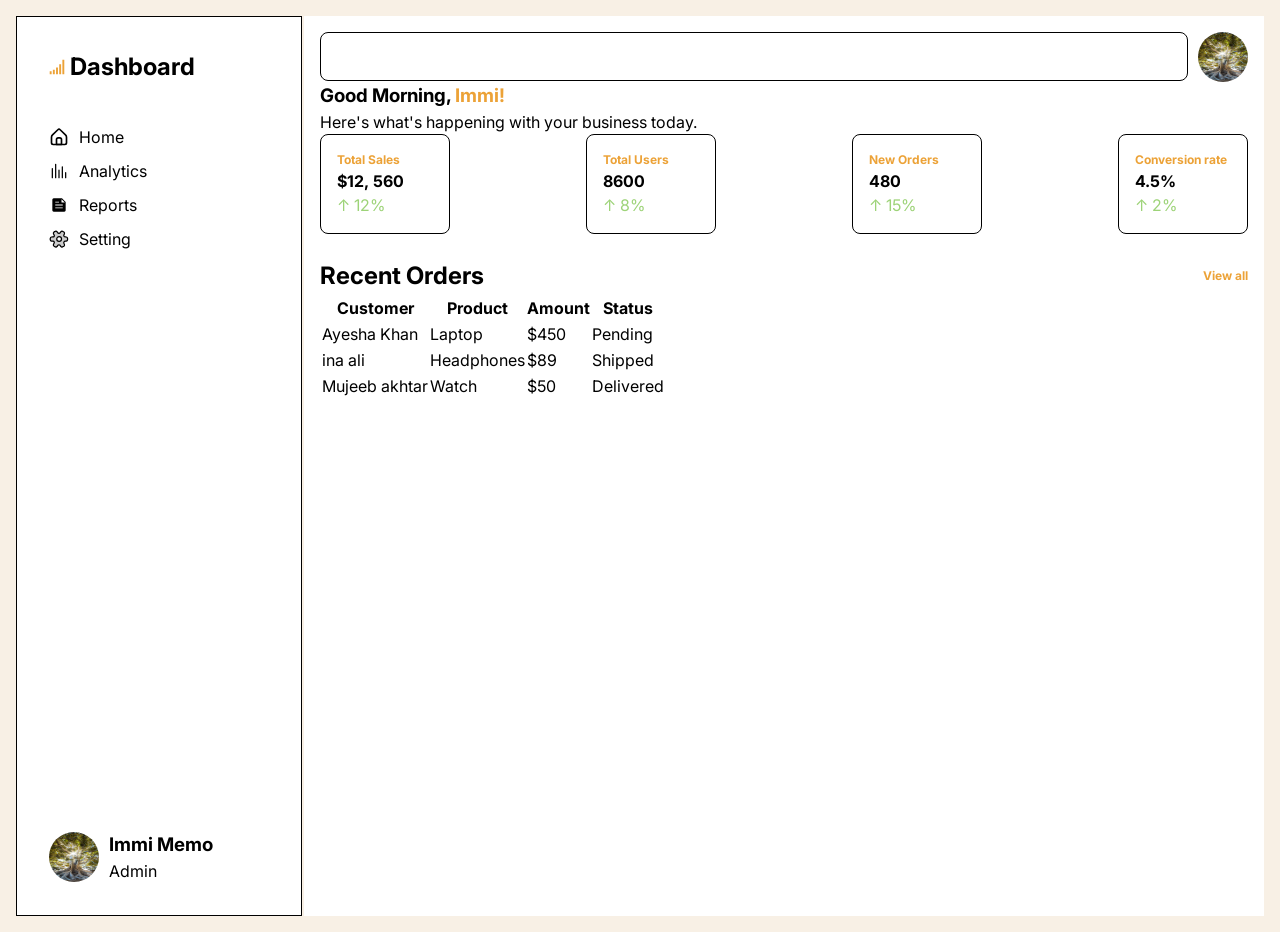
==== index.html @ 8cc6a30d "initial Commit" ====
<!doctype html>
<html lang="en">
  <head>
    <meta charset="UTF-8" />
    <meta name="viewport" content="width=device-width, initial-scale=1.0" />
    <title>Document</title>
    <link rel="stylesheet" href="css/style.css" />

    <!-- Google font family link 'Inter' -->
    <link rel="preconnect" href="https://fonts.googleapis.com" />
    <link rel="preconnect" href="https://fonts.gstatic.com" crossorigin />
    <link
      href="https://fonts.googleapis.com/css2?family=Inter:ital,opsz,wght@0,14..32,100..900;1,14..32,100..900&family=Lato:wght@100;300;400;700;900&family=Open+Sans:ital,wght@0,300..800;1,300..800&family=Poppins:ital,wght@0,300;0,400;0,500;0,600;0,700;0,900;1,300;1,400&family=Roboto+Serif:ital,opsz,wght@0,8..144,100..900;1,8..144,100..900&display=swap"
      rel="stylesheet"
    />
  </head>
  <body>
    <!-- Outer dashboard layout -->
    <section class="dashboard">
      <!-- Aside / Sidebar -->

      <aside class="aside" id="sidebar">
        <!-- Sidebar Heading -->
        <div class="dashboard-title">
          <svg
            xmlns="http://www.w3.org/2000/svg"
            width="1em"
            height="1em"
            viewBox="0 0 512 512"
            class="dashboard-icon"
          >
            <path d="M0 0h512v512H0z" fill="none" />
            <path
              fill="currentColor"
              d="M428.4 27.8v456.4h60.9V27.8zM327 168.2v316h60.8v-316zM225.4 273.6v210.6h61V273.6zM124 343.8v140.4h60.9V343.8zM22.67 394.9v89.3h60.84v-89.3z"
            />
          </svg>

          <h2>Dashboard</h2>
        </div>

        <!-- Sidebar menu links -->
        <ul class="sidebar-menu">
          <li>
            <a href="home.html">
              <svg
                xmlns="http://www.w3.org/2000/svg"
                width="1em"
                height="1em"
                viewBox="0 0 24 24"
              >
                <path d="M0 0h24v24H0z" fill="none" />
                <g
                  fill="none"
                  stroke="currentColor"
                  stroke-linecap="round"
                  stroke-linejoin="round"
                  stroke-width="2"
                >
                  <path
                    d="M21 19v-6.733a4 4 0 0 0-1.245-2.9L13.378 3.31a2 2 0 0 0-2.755 0L4.245 9.367A4 4 0 0 0 3 12.267V19a2 2 0 0 0 2 2h14a2 2 0 0 0 2-2"
                  />
                  <path d="M9 15a2 2 0 0 1 2-2h2a2 2 0 0 1 2 2v6H9z" />
                </g>
              </svg>
              Home
            </a>
          </li>

          <li>
            <a href="analytics.html">
              <svg
                xmlns="http://www.w3.org/2000/svg"
                width="1em"
                height="1em"
                viewBox="0 0 24 24"
              >
                <path d="M0 0h24v24H0z" fill="none" />
                <path
                  fill="none"
                  stroke="currentColor"
                  stroke-linecap="round"
                  stroke-linejoin="round"
                  stroke-width="1.5"
                  d="M4 9v11M8 4v16m4-9v9m4-13v13m4-6v6"
                />
              </svg>
              Analytics
            </a>
          </li>

          <li>
            <a href="reports.html">
              <svg
                xmlns="http://www.w3.org/2000/svg"
                width="1em"
                height="1em"
                viewBox="0 0 24 24"
              >
                <path d="M0 0h24v24H0z" fill="none" />
                <path
                  fill="currentColor"
                  d="M5.616 20q-.691 0-1.153-.462T4 18.384V5.616q0-.691.463-1.153T5.616 4h9.961L20 8.423v9.962q0 .69-.462 1.153T18.384 20zM7.5 16h9v-1h-9zm0-3.5h9v-1h-9zM15 9h4l-4-4zM7.5 9H12V8H7.5z"
                />
              </svg>
              Reports
            </a>
          </li>

          <li>
            <a href="setting.html">
              <svg
                xmlns="http://www.w3.org/2000/svg"
                width="1em"
                height="1em"
                viewBox="0 0 24 24"
              >
                <path d="M0 0h24v24H0z" fill="none" />
                <g fill="none">
                  <path
                    fill="currentColor"
                    fill-rule="evenodd"
                    d="M1.48 12.67c0 .94 0 1.41.3 1.7c.29.3.76.3 1.7.3h1.45c.27 0 .4 0 .52.03a1 1 0 0 1 .47.27c.09.09.16.2.29.43s.2.35.23.47a1 1 0 0 1 0 .54c-.03.12-.1.24-.23.47l-.67 1.15c-.47.82-.7 1.23-.6 1.63c.11.4.52.63 1.34 1.1l.95.55c.81.47 1.22.7 1.62.6s.64-.51 1.1-1.33l.41-.7c.24-.4.35-.6.53-.73l.16-.1c.2-.09.43-.09.9-.09c.45 0 .69 0 .88.1l.17.09c.17.12.29.32.52.72l.4.7c.48.83.71 1.23 1.11 1.34c.4.1.81-.13 1.63-.6l.95-.55c.82-.47 1.22-.7 1.33-1.1c.1-.4-.13-.81-.6-1.63l-.41-.71c-.28-.5-.42-.74-.43-1q0-.15.04-.3c.07-.24.27-.44.67-.84c.22-.22.33-.33.46-.4l.17-.07c.15-.04.3-.04.62-.04h.82c.95 0 1.42 0 1.71-.3c.3-.29.3-.76.3-1.7v-1.1c0-.94 0-1.41-.3-1.7s-.76-.3-1.7-.3h-.83c-.32 0-.47 0-.62-.04l-.17-.08a2 2 0 0 1-.46-.4c-.4-.4-.6-.6-.67-.84a1 1 0 0 1-.04-.3c0-.26.15-.5.43-.99l.41-.71c.47-.82.7-1.23.6-1.63s-.51-.64-1.33-1.1l-.95-.55c-.82-.48-1.23-.71-1.63-.6s-.63.51-1.1 1.33l-.41.7c-.23.4-.35.6-.52.73l-.17.1c-.2.08-.43.08-.89.08s-.7 0-.89-.09l-.16-.1c-.18-.12-.3-.32-.53-.72l-.4-.7c-.47-.82-.71-1.23-1.11-1.33s-.8.12-1.62.6l-.95.54c-.82.47-1.23.71-1.34 1.11c-.1.4.13.8.6 1.63l.67 1.15c.13.23.2.34.23.46a1 1 0 0 1 0 .55c-.03.12-.1.23-.23.46s-.2.35-.29.44a1 1 0 0 1-.47.27c-.12.03-.25.03-.52.03H3.48c-.94 0-1.41 0-1.7.3c-.3.29-.3.76-.3 1.7zm7.8-.55a2.87 2.87 0 1 0 5.75 0a2.87 2.87 0 0 0-5.75 0"
                    clip-rule="evenodd"
                    opacity=".2"
                  />
                  <path
                    stroke="currentColor"
                    stroke-linecap="round"
                    stroke-linejoin="round"
                    stroke-width="1.5"
                    d="M12.15 9.24a2.87 2.87 0 0 0-2.87 2.88a2.87 2.87 0 1 0 2.87-2.88"
                  />
                  <path
                    stroke="currentColor"
                    stroke-linecap="round"
                    stroke-linejoin="round"
                    stroke-width="1.5"
                    d="M4.03 14.67h.9a1.47 1.47 0 0 1 1.28 2.2l-.4.69a6 6 0 0 0-.44.86a2 2 0 0 0 .56 2.09c.16.14.38.27.82.53l.08.05c.37.2.55.31.72.37a2 2 0 0 0 2.2-.6c.12-.13.22-.3.43-.67l.18-.32a1.82 1.82 0 0 1 3.16 0l.18.32c.21.36.32.54.43.68a2 2 0 0 0 2.2.59c.18-.06.36-.16.72-.37l.24-.14c.3-.17.44-.26.56-.35a2 2 0 0 0 .62-2.31a5 5 0 0 0-.31-.58l-.23-.4a1.77 1.77 0 0 1 1.53-2.64h.3c.49 0 .73 0 .93-.04a2 2 0 0 0 1.55-1.56c.04-.2.04-.44.04-.92v-.06c0-.48 0-.72-.04-.92A2 2 0 0 0 20.7 9.6c-.2-.04-.44-.04-.92-.04h-.31a1.77 1.77 0 0 1-1.53-2.65l.23-.4c.17-.3.25-.44.3-.57a2 2 0 0 0-.61-2.32a5 5 0 0 0-.56-.34l-.24-.14c-.36-.2-.54-.31-.71-.37a2 2 0 0 0-2.2.59a5 5 0 0 0-.44.68l-.18.31a1.82 1.82 0 0 1-3.16 0l-.18-.31a5 5 0 0 0-.43-.68a2 2 0 0 0-2.2-.6a7 7 0 0 0-.72.38l-.08.05c-.44.25-.66.38-.82.53a2 2 0 0 0-.56 2.08c.07.2.2.43.45.87l.39.68a1.48 1.48 0 0 1-1.28 2.21h-.9c-.51 0-.77 0-.98.05a2 2 0 0 0-1.52 1.52c-.05.21-.05.47-.05.98c0 .5 0 .76.05.97a2 2 0 0 0 1.52 1.53c.21.05.47.05.98.05"
                  />
                </g>
              </svg>

              Setting
            </a>
          </li>
        </ul>

        <!-- Sidebar Profile -->
        <div class="profile-container">
          <!-- Image container -->
          <div class="image-container">
            <img src="./assests/images/nature.jpg" alt="" />
          </div>

          <section>
            <h3>Immi Memo</h3>
            <p>Admin</p>
          </section>
        </div>
      </aside>

      <!-- Main content -->
      <main>
        <!-- Header -->
        <header class="header">
          <!-- Search input -->
          <div class="search-container">
            <input type="search" name="search" id="search" />
          </div>

          <!-- Profile -->
          <div class="header-profile-container">
            <img src="./assests/images/nature.jpg" alt="" />
          </div>
        </header>

        <!-- Stats Cards -->
        <section>
          <div class="greeting">
           <h1>Good Morning, <span class="greet">Immi!</span></h1>
           <p>Here's what's happening with your business today.</p>
          </div>

          <!-- Stats Cards -->
          <div class="stats-cards">
            <div class="card card1">
              <p>Total Sales</p>
              <p>$12, 560</p>
              <p>↑ 12%</p>
            </div>

            <div class="card card2">
              <p>Total Users</p>
              <p>8600</p>
              <p>↑ 8%</p>
            </div>

            <div class="card card3">
              <p>New Orders</p>
              <p>480</p>
              <p>↑ 15%</p>
            </div>

            <div class="card card4">
              <p>Conversion rate</p>
              <p>4.5%</p>
              <p>↑ 2%</p>
            </div>
          </div>
        </section>

        <!-- Graph -->
        <section></section>

        <!-- Orders -->
         <section class="orders-section">
          <div class="order-heading">
            <h2>Recent Orders</h2>
            <p>View all</p>
          </div>

          <table>
            <thead>
              <tr>
                <th>Customer</th>
                <th>Product</th>
                <th>Amount</th>
                <th>Status</th>
              </tr>
            </thead>

            <tbody>
              <tr>
                <td>Ayesha Khan</td>
                <td>Laptop</td>
                <td>$450</td>
                <td>Pending</td>
              </tr>

              <tr>
                <td>ina ali</td>
                <td>Headphones</td>
                <td>$89</td>
                <td>Shipped</td>
              </tr>

              <tr>
                <td>Mujeeb akhtar</td>
                <td>Watch</td>
                <td>$50</td>
                <td>Delivered</td>
              </tr>
            </tbody>
          </table>

         </section>
      </main>
    </section>
    <script src="script.js"></script>
  </body>
</html>
---- css/style.css ----
/* Reset */
*,
*::after,
*::before {
  margin: 0;
  padding: 0;
  box-sizing: border-box;
}

/* Body Styles */
body {
  font-family: "Inter", sans-serif;
  line-height: 1.5;
  padding: 1rem;
  background-color: #f8f0e5;
}

/* General Image Styling */
img {
  max-width: 100%;
  height: 100%;
  display: block;
}

/* Dashboard Styles */
.dashboard {
  display: grid;
  grid-template-columns: 286px 1fr;
  gap: 2px;
}

/* ============= Sidebar Styles =============== */

.aside-toggle {
  position: fixed;
  top: 1.5rem;
  left: 1rem;
  z-index: 2;
}

/* aside */
.aside {
  position: fixed;
  inset: 0 auto 0 0;
  z-index: 3;
  width: min(286px, 100vw);
  display: flex;
  flex-direction: column;
  gap: 40px;
  padding: 2rem;
  height: 100vh;
  justify-content: flex-start;
  overflow-y: auto;
  background-color: #fff;
}

.aside[hidden] {
  display: none;
}

.aside-close {
  position: absolute;
  top: 1rem;
  right: 1rem;
}

/* Sidebar Heading  Styles */
.dashboard-title {
  display: flex;
  align-items: center;
  gap: 5px;
}

.dashboard-icon {
  color: #eca237;
}

/* Sidebar Menu links */
.sidebar-menu {
  display: flex;
  flex-direction: column;
  gap: 10px;
}

.sidebar-menu li {
  list-style: none;
}

.sidebar-menu li a {
  text-decoration: none;
  color: inherit;
  display: flex;
  align-items: center;
  gap: 10px;
}

.sidebar-menu li a:checked {
  color: inherit;
}

.sidebar-menu li a svg {
  width: 20px;
  height: 20px;
}

/* Sidebar Profile Image */
.profile-container {
  margin-top: auto;
  display: flex;
  align-items: center;
  gap: 10px;
}

.image-container {
  width: 50px;
  height: 50px;
}

.image-container img {
  border-radius: 50%;
  width: 100%;
  /* height: 100%; */
}

/* ============== Main Contents Styles ============== */

main {
  margin-left: rem;
  padding: 1rem;
  background-color: #fff;
}
.header {
  display: flex;
  gap: 10px;
  max-width: 100%;

}

/* Search input Styles */
.search-container {
  /* width: 90%; */
  flex: 1;
}

.search-container > input {
  padding: 1rem;
  border-radius: 8px;
  width: 100%;
  border: 1px solid;
}

.header-profile-container {
  width: 50px;
  height: 50px;
}

.header-profile-container img {
  border-radius: 50%;
  width: 100%;
}

/* Stats Cards  */
.greet {
  color: #eca237;
}

.stats-cards {
  display: flex;
  flex-direction: row;
  justify-content: space-between;
  align-items: center;
  gap: 10px;
}

/* Card general Styles */
.card {
  width: 100%;
  padding: 1rem;
  border: 1px solid;
  border-radius: 8px;
  flex: 0 1 130px;
}

.card p:first-child {
  color: #eca237;
  font-weight: bold;
  font-size: 12px;
}

.card p:nth-child(2) {
  font-weight: bold;
  font-size: 1rem;
}

.card p:last-child {
  color: #9dd378;
}

/* Orders */
.orders-section {
  margin-top: 1.5rem;
}

.order-heading {
  display: flex;
  justify-content: space-between;
  align-items: center;
}

.order-heading p {
  font-size: 12px;
  font-weight: 700;
  color: #eca237;
}

.aside {
  position: static;
  width: auto;
  overflow-y: visible;
  border: 1px solid;
}
/* 2 columns for tablet/desktop */
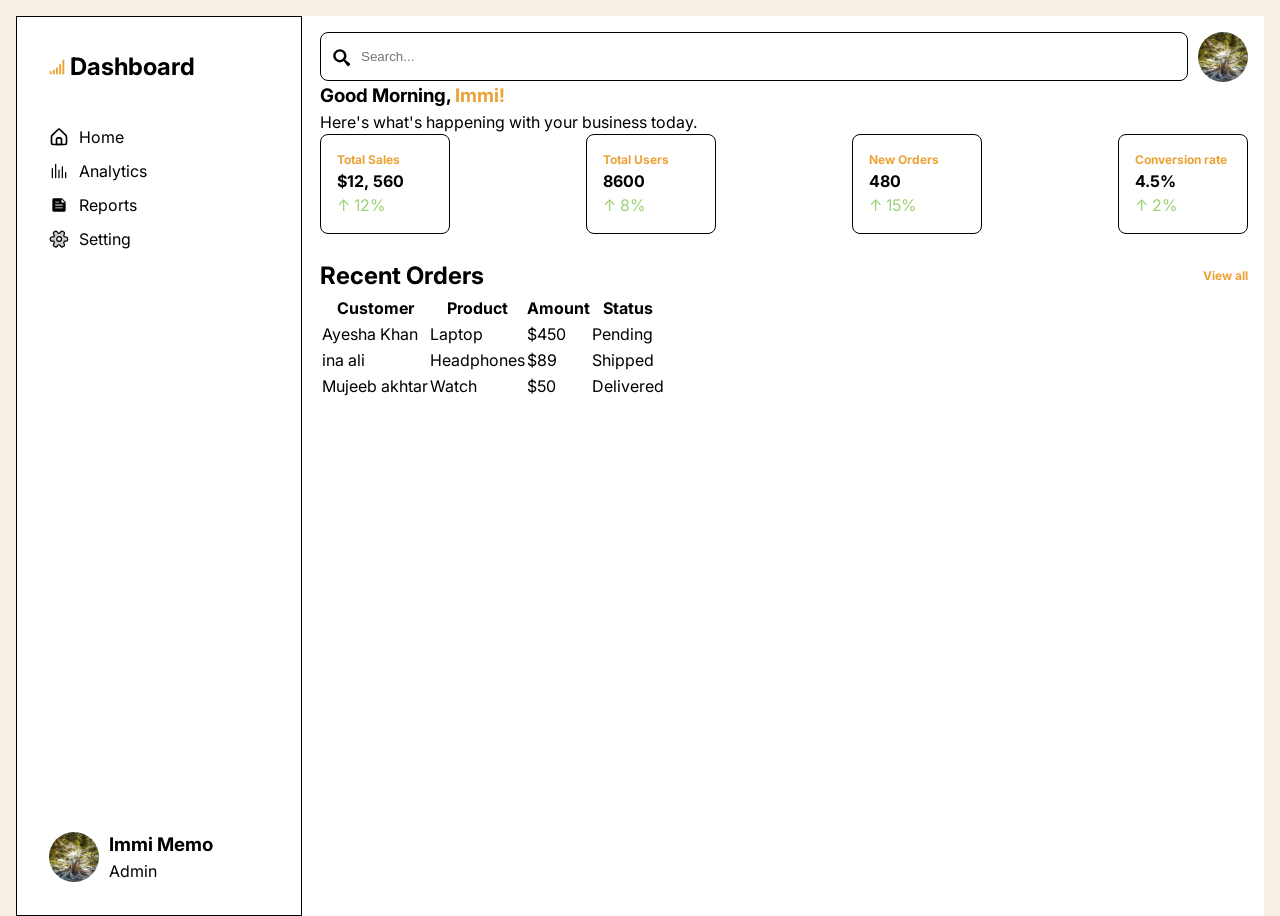
==== commit 015b7402: "Added search  icon" ====
--- a/index.html
+++ b/index.html
@@ -166,7 +166,26 @@
         <header class="header">
           <!-- Search input -->
           <div class="search-container">
-            <input type="search" name="search" id="search" />
+            <svg
+              xmlns="http://www.w3.org/2000/svg"
+              width="1em"
+              height="1em"
+              viewBox="0 0 16 16"
+              class="search-icon"
+            >
+              <path d="M0 0h16v16H0z" fill="none" />
+              <path
+                fill="currentColor"
+                d="M6.5 1a5.5 5.5 0 0 1 4.437 8.749l3.556 2.846a1.351 1.351 0 1 1-1.898 1.898l-2.846-3.556A5.5 5.5 0 1 1 6.5 1m0 2a3.5 3.5 0 1 0 0 7a3.5 3.5 0 0 0 0-7"
+              />
+            </svg>
+
+            <input
+              type="search"
+              name="search"
+              id="search"
+              placeholder="Search..."
+            />
           </div>
 
           <!-- Profile -->
@@ -178,8 +197,8 @@
         <!-- Stats Cards -->
         <section>
           <div class="greeting">
-           <h1>Good Morning, <span class="greet">Immi!</span></h1>
-           <p>Here's what's happening with your business today.</p>
+            <h1>Good Morning, <span class="greet">Immi!</span></h1>
+            <p>Here's what's happening with your business today.</p>
           </div>
 
           <!-- Stats Cards -->
@@ -214,7 +233,7 @@
         <section></section>
 
         <!-- Orders -->
-         <section class="orders-section">
+        <section class="orders-section">
           <div class="order-heading">
             <h2>Recent Orders</h2>
             <p>View all</p>
@@ -253,8 +272,7 @@
               </tr>
             </tbody>
           </table>
-
-         </section>
+        </section>
       </main>
     </section>
     <script src="script.js"></script>
--- a/css/style.css
+++ b/css/style.css
@@ -10,6 +10,7 @@
 /* Body Styles */
 body {
   font-family: "Inter", sans-serif;
+  height: 100vh;
   line-height: 1.5;
   padding: 1rem;
   background-color: #f8f0e5;
@@ -27,16 +28,10 @@
   display: grid;
   grid-template-columns: 286px 1fr;
   gap: 2px;
+  background-color: #fff;
 }
 
 /* ============= Sidebar Styles =============== */
-
-.aside-toggle {
-  position: fixed;
-  top: 1.5rem;
-  left: 1rem;
-  z-index: 2;
-}
 
 /* aside */
 .aside {
@@ -51,18 +46,9 @@
   height: 100vh;
   justify-content: flex-start;
   overflow-y: auto;
-  background-color: #fff;
-}
-
-.aside[hidden] {
-  display: none;
-}
-
-.aside-close {
-  position: absolute;
-  top: 1rem;
-  right: 1rem;
-}
+  /* background-color: #fff; */
+}
+
 
 /* Sidebar Heading  Styles */
 .dashboard-title {
@@ -127,7 +113,6 @@
 main {
   margin-left: rem;
   padding: 1rem;
-  background-color: #fff;
 }
 .header {
   display: flex;
@@ -140,10 +125,21 @@
 .search-container {
   /* width: 90%; */
   flex: 1;
+  position: relative;
+}
+
+.search-icon {
+  display: inline-block;
+  position: absolute;
+  top: 1rem;
+  left: 12px;
+  width: 1.2rem;
+  height: 1.2rem;
 }
 
 .search-container > input {
   padding: 1rem;
+  padding-left: 40px;
   border-radius: 8px;
   width: 100%;
   border: 1px solid;
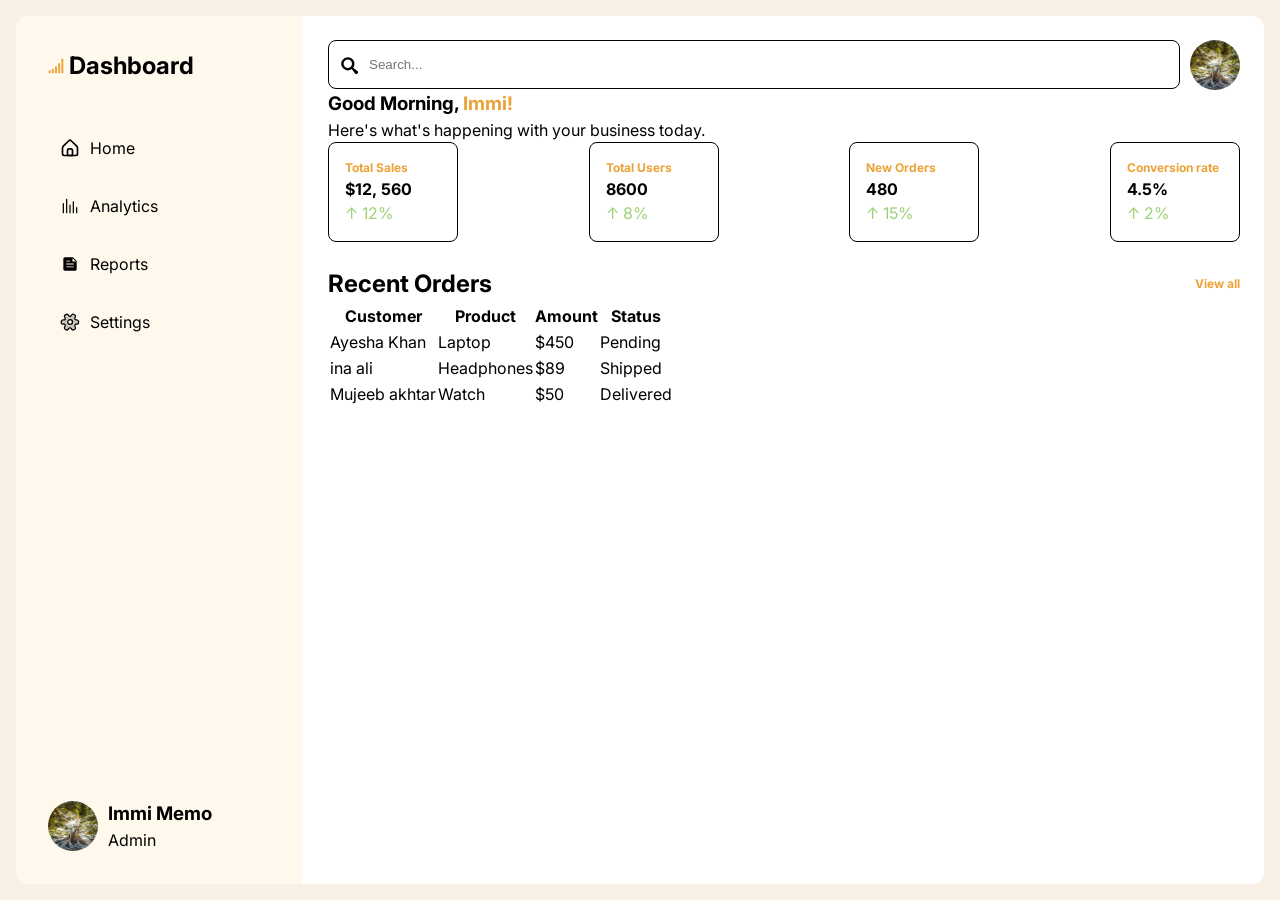
==== commit 3cc55b8d: "merged constant items across sections" ====
--- a/index.html
+++ b/index.html
@@ -108,7 +108,7 @@
           </li>
 
           <li>
-            <a href="setting.html">
+            <a href="settings.html">
               <svg
                 xmlns="http://www.w3.org/2000/svg"
                 width="1em"
@@ -141,7 +141,7 @@
                 </g>
               </svg>
 
-              Setting
+              Settings
             </a>
           </li>
         </ul>
--- a/css/style.css
+++ b/css/style.css
@@ -217,3 +217,48 @@
 }
 /* 2 columns for tablet/desktop */
 
+body {
+  height: auto;
+  min-height: 100vh;
+}
+
+.dashboard {
+  min-height: calc(100vh - 2rem);
+  grid-template-columns: 286px minmax(0, 1fr);
+  border-radius: 12px;
+  overflow: hidden;
+}
+
+.aside {
+  gap: 40px;
+  height: auto;
+  min-height: calc(100vh - 2rem);
+  border: 0;
+  background-color: #fff9ed;
+}
+
+.sidebar-menu li a {
+  padding: 0.75rem;
+  border-radius: 8px;
+  transition: background-color 150ms ease, color 150ms ease;
+}
+
+.sidebar-menu li a:hover,
+.sidebar-menu li a[aria-current="page"] {
+  color: #fff;
+  background-color: #eca237;
+}
+
+main {
+  min-width: 0;
+  margin-left: 0;
+  padding: 1.5rem;
+}
+
+.page-title {
+  margin: 1.5rem 0;
+}
+
+.page-title p {
+  color: #666;
+}
